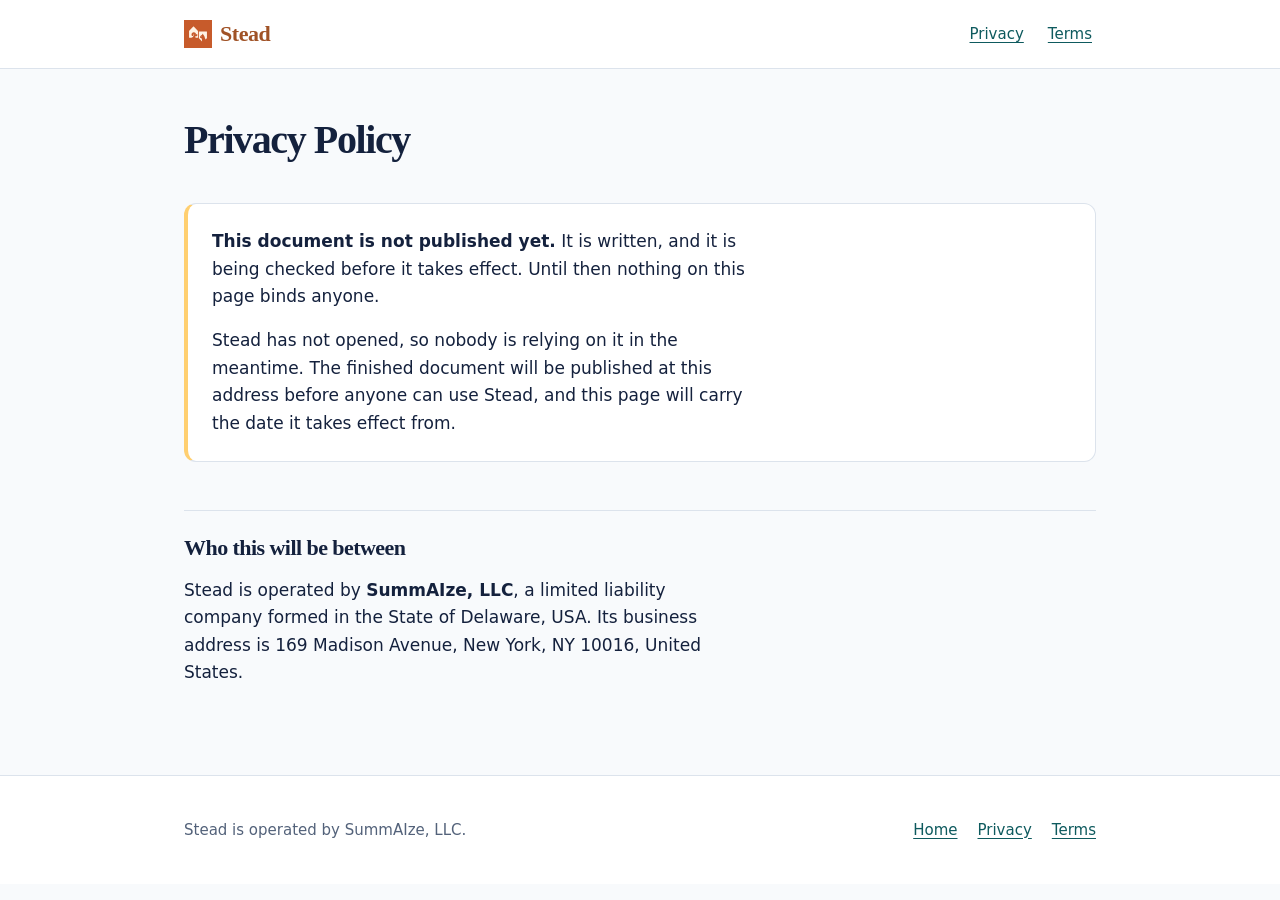
==== privacy.html @ 7139d684 "Add steadswap.com static site" ====
<!doctype html>
<!--
  GENERATED FILE — do not edit by hand.
-->
<html lang="en">
  <head>
    <meta charset="utf-8" />
    <meta name="viewport" content="width=device-width, initial-scale=1" />
    <title>Privacy Policy — Stead</title>
    <meta name="description" content="Privacy Policy for Stead. Not published yet." />
    <meta name="robots" content="noindex" />
    <link rel="icon" href="favicon.png" />
    <link rel="stylesheet" href="styles.css" />
  </head>

  <body>
    <a class="skip" href="#main">Skip to content</a>

    <header class="site-head">
      <div class="wrap">
        <a class="wordmark" href="/">
          <img src="stead-mark.svg" alt="" width="28" height="28" />
          <span>Stead</span>
        </a>
        <nav aria-label="Site" class="site-nav">
          <a href="privacy.html">Privacy</a>
          <a href="terms.html">Terms</a>
        </nav>
      </div>
    </header>

    <!--
      tabindex="-1": a skip link pointing at a non-focusable element moves the
      browser's sequential navigation start point but not screen-reader focus,
      so the reader carries on announcing the header it was told it had
      skipped. See the fuller note in index.html.
    -->
    <main id="main" tabindex="-1">
      <div class="wrap legal-head">
        <h1>Privacy Policy</h1>
      </div>

      <div class="wrap doc">
        <div class="pending">
          <p>
            <strong>This document is not published yet.</strong> It is written,
            and it is being checked before it takes effect. Until then nothing
            on this page binds anyone.
          </p>
          <p>
            Stead has not opened, so nobody is relying on it in the meantime.
            The finished document will be published at this address before
            anyone can use Stead, and this page will carry the date it takes
            effect from.
          </p>
        </div>

        <h2 id="who">Who this will be between</h2>
        <p>
          Stead is operated by <strong>SummAIze, LLC</strong>, a limited
          liability company formed in the State of Delaware, USA. Its business
          address is 169 Madison Avenue, New York, NY 10016, United States.
        </p>
      </div>
    </main>

    <footer class="site-foot">
      <div class="wrap">
        <p class="colophon">Stead is operated by SummAIze, LLC.</p>
        <nav aria-label="Legal">
          <a href="/">Home</a>
          <a href="privacy.html">Privacy</a>
          <a href="terms.html">Terms</a>
        </nav>
      </div>
    </footer>
  </body>
</html>
---- styles.css ----
/*
 * steadswap.com — Open Window, on the web.
 *
 * The palette is the app's design tokens, transcribed once into custom
 * properties. **This file is the only place a raw hex may live on the web**,
 * exactly as the token module is in the app; a literal colour in a page is the same
 * review failure here as it is there.
 *
 * Every value below is copied from a named token. The comment on each says
 * which, so a token change in the app has one place to land here.
 *
 * ## Fonts are self-hosted, and that is deliberate
 *
 * The brief said "webfont CDN". These are served from `web/fonts/` instead,
 * for three reasons that all point the same way:
 *
 *   1. The first market is Germany. LG München I (3 O 17493/20, 20 Jan 2022)
 *      awarded damages against a site that embedded Google Fonts from
 *      Google's CDN, because doing so transmits the visitor's IP address to a
 *      US company without consent. That is precisely the thing this site is
 *      supposed not to do.
 *   2. "No tracking, no cookie banner needed because there should be nothing
 *      to consent to." A third-party font request is something to consent to.
 *      Self-hosting means this site makes **zero** third-party requests, so
 *      the claim is structural rather than aspirational.
 *   3. The files are already in this repository under the SIL Open Font
 *      Licence (`web/fonts/*-OFL.txt`), which permits redistribution. No new
 *      dependency, no new vendor, one less thing that can go down.
 *
 * Only three faces ship — Bricolage Bold for display, Instrument Sans regular
 * and bold for everything else. Bricolage Regular and DM Mono are in the app
 * and have no job here; loading them would be 140KB nobody reads.
 */

/* ------------------------------------------------------------------ tokens */

:root {
  /* Grounds — window.snow, window.paper, bg.panel */
  --snow: #f8fafc;
  --paper: #ffffff;
  --panel: #f6f1e7;
  --blue-soft: #edf2ff;

  /* Ink — window.midnight, window.inkMuted */
  --midnight: #14213d;
  --ink-muted: #53627a;

  /* One meaning per colour.
     semantic.link (trust.base) is links and only links.
     semantic.brand (identity.active) is the Stead signature and nothing else.
     semantic.action (window.voyage) is a filled primary action — this site has
     none, so it is deliberately unused rather than borrowed for decoration. */
  --link: #0e5a5e;
  --link-hover: #0a4144;
  --brand: #a05226;
  --sun: #ffcf70;

  /* Structure — window.line, trust.tintBg/tintBorder */
  --line: #dce3ec;
  --teal-tint: #e7f0ef;
  --teal-tint-border: #d3e2e0;

  /* elevation.window */
  --lift: rgba(20, 33, 61, 0.1);

  /* 4pt scale — `space` tokens */
  --s-xs: 4px;
  --s-sm: 8px;
  --s-md: 12px;
  --s-lg: 16px;
  --s-xl: 20px;
  --s-2xl: 24px;
  --s-3xl: 32px;
  --s-4xl: 48px;
  --s-5xl: 72px;

  /* radius */
  --r-md: 12px;
  --r-lg: 16px;
  --r-xl: 20px;

  --measure: 34rem;
  --page: 60rem;
}

/* ------------------------------------------------------------------- fonts */

@font-face {
  font-family: 'Bricolage Grotesque';
  src: url('fonts/BricolageGrotesque-Bold.ttf') format('truetype');
  font-weight: 700;
  font-style: normal;
  font-display: swap;
}

@font-face {
  font-family: 'Instrument Sans';
  src: url('fonts/InstrumentSans-Regular.ttf') format('truetype');
  font-weight: 400;
  font-style: normal;
  font-display: swap;
}

@font-face {
  font-family: 'Instrument Sans';
  src: url('fonts/InstrumentSans-Bold.ttf') format('truetype');
  font-weight: 700;
  font-style: normal;
  font-display: swap;
}

/* ------------------------------------------------------------------- reset */

*,
*::before,
*::after {
  box-sizing: border-box;
}

body {
  margin: 0;
  background: var(--snow);
  color: var(--midnight);
  font-family: 'Instrument Sans', system-ui, -apple-system, 'Segoe UI', sans-serif;
  font-size: 1.0625rem;
  line-height: 1.62;
  -webkit-text-size-adjust: 100%;
  text-rendering: optimizeLegibility;
}

/*
 * German runs ~30% longer than English and compounds badly at narrow widths.
 * `hyphens: auto` needs the `lang` attribute on <html> to pick the right
 * dictionary, which is why every page sets it — a `de/` translation gets
 * correct hyphenation from the same rule, with no CSS change.
 */
p,
li,
dd {
  hyphens: auto;
}

img,
svg {
  max-width: 100%;
  height: auto;
}

/* --------------------------------------------------------------- structure */

.wrap {
  width: 100%;
  max-width: var(--page);
  margin-inline: auto;
  padding-inline: var(--s-2xl);
}

.skip {
  position: absolute;
  left: -9999px;
  top: 0;
  background: var(--paper);
  color: var(--link);
  padding: var(--s-md) var(--s-lg);
  border-radius: 0 0 var(--r-md) 0;
  font-weight: 700;
  z-index: 10;
}

.skip:focus {
  left: 0;
}

/* ------------------------------------------------------------------ header */

.site-head {
  background: var(--paper);
  border-bottom: 1px solid var(--line);
}

.site-head .wrap {
  display: flex;
  align-items: center;
  justify-content: space-between;
  gap: var(--s-lg);
  flex-wrap: wrap;
  min-height: 68px;
  padding-block: var(--s-md);
}

.wordmark {
  display: inline-flex;
  align-items: center;
  gap: var(--s-sm);
  /* The mark is 28px; the link around it still has to be a 44px target. */
  min-height: 44px;
  font-family: 'Bricolage Grotesque', Georgia, serif;
  font-weight: 700;
  font-size: 1.375rem;
  letter-spacing: -0.02em;
  color: var(--brand);
  text-decoration: none;
}

.wordmark img {
  width: 28px;
  height: 28px;
  display: block;
}

/* The nav links are ordinary links; teal is the link colour app-wide. */
.site-nav {
  display: flex;
  gap: var(--s-lg);
  flex-wrap: wrap;
}

.site-nav a {
  color: var(--link);
  font-size: 0.9375rem;
  /* 44px minimum touch target — WCAG 2.5.5 / EU EAA, MIN_TARGET */
  min-height: 44px;
  display: inline-flex;
  align-items: center;
  padding-inline: var(--s-xs);
}

/* ------------------------------------------------------------------- links */

a {
  color: var(--link);
  text-underline-offset: 0.2em;
}

a:hover {
  color: var(--link-hover);
}

/*
 * A visible focus ring, on every interactive thing, in a colour that clears
 * 3:1 against both grounds it can land on. `:focus-visible` rather than
 * `:focus` so a mouse click does not draw one, but a Tab press always does.
 */
a:focus-visible,
summary:focus-visible {
  outline: 3px solid var(--link);
  outline-offset: 3px;
  border-radius: 3px;
}

/* -------------------------------------------------------------------- type */

h1,
h2,
h3 {
  font-family: 'Bricolage Grotesque', Georgia, serif;
  font-weight: 700;
  letter-spacing: -0.025em;
  line-height: 1.16;
  margin: 0 0 var(--s-lg);
  color: var(--midnight);
  text-wrap: balance;
}

h1 {
  font-size: clamp(2rem, 1.35rem + 2.9vw, 3.25rem);
  letter-spacing: -0.035em;
}

h2 {
  font-size: clamp(1.5rem, 1.25rem + 1.1vw, 2rem);
}

h3 {
  font-size: 1.1875rem;
  line-height: 1.3;
  margin-bottom: var(--s-sm);
}

p {
  margin: 0 0 var(--s-lg);
  max-width: var(--measure);
}

.lede {
  font-size: clamp(1.0625rem, 1rem + 0.35vw, 1.25rem);
  color: var(--ink-muted);
  max-width: 38rem;
}

/*
 * Uppercase section kicker — `type.windowEyebrow`. Letter-spaced because
 * uppercase without tracking is hard to read, and kept above 11px because
 * small caps at the app's 11.5px do not survive a desktop viewing distance.
 */
.eyebrow {
  font-size: 0.8125rem;
  font-weight: 700;
  letter-spacing: 0.09em;
  text-transform: uppercase;
  color: var(--brand);
  margin: 0 0 var(--s-md);
}

.muted {
  color: var(--ink-muted);
}

/* ---------------------------------------------------------------- sections */

section {
  padding-block: var(--s-5xl);
  border-top: 1px solid var(--line);
}

section:first-of-type {
  border-top: 0;
}

.hero {
  padding-block: clamp(var(--s-4xl), 8vw, 6rem) var(--s-5xl);
}

.hero-mark {
  width: 72px;
  height: 72px;
  margin-bottom: var(--s-2xl);
}

.hero h1 {
  max-width: 20ch;
}

/* --------------------------------------------------------------- the steps */

/*
 * `auto-fit` + `minmax` rather than a fixed column count: German step text is
 * longer, and this reflows to two columns or one on its own rather than
 * needing a second breakpoint written for the translation.
 */
.steps {
  list-style: none;
  margin: 0;
  padding: 0;
  display: grid;
  gap: var(--s-2xl);
  grid-template-columns: repeat(auto-fit, minmax(15rem, 1fr));
}

.steps li {
  background: var(--paper);
  border: 1px solid var(--line);
  border-radius: var(--r-lg);
  padding: var(--s-2xl);
  box-shadow: 0 1px 2px var(--lift);
}

.step-n {
  display: inline-flex;
  align-items: center;
  justify-content: center;
  width: 30px;
  height: 30px;
  border-radius: 999px;
  background: var(--blue-soft);
  color: var(--midnight);
  font-weight: 700;
  font-size: 0.9375rem;
  font-variant-numeric: tabular-nums;
  margin-bottom: var(--s-md);
}

.steps p {
  margin: 0;
  color: var(--ink-muted);
  font-size: 1rem;
}

/* ---------------------------------------------------------------- prose UL */

.points {
  list-style: none;
  margin: 0;
  padding: 0;
  display: grid;
  gap: var(--s-2xl);
  grid-template-columns: repeat(auto-fit, minmax(16rem, 1fr));
}

.points p {
  margin: 0;
  color: var(--ink-muted);
  font-size: 1rem;
}

/* ------------------------------------------------------------------ panels */

.panel {
  background: var(--panel);
  border-radius: var(--r-xl);
  padding: var(--s-3xl);
}

.panel > :last-child {
  margin-bottom: 0;
}

.note {
  background: var(--teal-tint);
  border: 1px solid var(--teal-tint-border);
  border-radius: var(--r-lg);
  padding: var(--s-xl) var(--s-2xl);
}

.note > :last-child {
  margin-bottom: 0;
}

/* ---------------------------------------------------------------- who runs */

.entity {
  margin: 0;
  display: grid;
  gap: var(--s-md) var(--s-2xl);
}

.entity dt {
  font-weight: 700;
  font-size: 0.875rem;
  letter-spacing: 0.04em;
  text-transform: uppercase;
  color: var(--ink-muted);
}

.entity dd {
  margin: 0 0 var(--s-lg);
  max-width: var(--measure);
}

address {
  font-style: normal;
}

/* ------------------------------------------------------------------ footer */

.site-foot {
  background: var(--paper);
  border-top: 1px solid var(--line);
  padding-block: var(--s-3xl);
  font-size: 0.9375rem;
}

.site-foot .wrap {
  display: flex;
  flex-wrap: wrap;
  gap: var(--s-lg) var(--s-2xl);
  align-items: baseline;
  justify-content: space-between;
}

.site-foot nav {
  display: flex;
  gap: var(--s-xl);
  flex-wrap: wrap;
}

.site-foot a {
  min-height: 44px;
  display: inline-flex;
  align-items: center;
}

.colophon {
  color: var(--ink-muted);
  margin: 0;
  max-width: 30rem;
}

/* ================================================================== legal ==
 *
 * The two generated documents. They share this stylesheet so the policy a
 * regulator opens is visibly the same product as the page above it.
 */

.legal-head {
  padding-block: var(--s-4xl) var(--s-2xl);
}

.legal-head h1 {
  font-size: clamp(1.75rem, 1.4rem + 1.6vw, 2.5rem);
}

.doc {
  padding-bottom: var(--s-5xl);
}

.doc h2 {
  font-size: 1.375rem;
  margin-top: var(--s-4xl);
  padding-top: var(--s-2xl);
  border-top: 1px solid var(--line);
}

.doc h3 {
  margin-top: var(--s-2xl);
}

.doc p,
.doc li {
  max-width: var(--measure);
}

.doc ul {
  padding-left: 1.15em;
  margin: 0 0 var(--s-lg);
}

/*
 * The contents list.
 *
 * A list of links is navigation, not prose, so the 44px target rule applies to
 * each entry (`MIN_TARGET`; WCAG 2.5.8's inline-link
 * exception covers a link inside a sentence, which this is not). At 44px a
 * twelve-section policy would be a very tall column on a phone, so the list
 * also becomes multi-column as soon as there is room — the same `auto-fit`
 * reflow the home page uses, and it absorbs longer German headings for free.
 */
.doc nav[aria-labelledby] ul {
  list-style: none;
  padding-left: 0;
  display: grid;
  grid-template-columns: repeat(auto-fit, minmax(17rem, 1fr));
  gap: 0 var(--s-2xl);
}

.doc nav[aria-labelledby] li {
  margin-bottom: 0;
  border-bottom: 1px solid var(--line);
}

.doc nav[aria-labelledby] a {
  display: flex;
  align-items: center;
  min-height: 44px;
  padding-block: var(--s-sm);
}

.doc li {
  margin-bottom: var(--s-sm);
}

.doc blockquote {
  margin: 0 0 var(--s-lg);
  padding: var(--s-lg) var(--s-xl);
  background: var(--panel);
  border-radius: var(--r-md);
}

.doc blockquote > :last-child {
  margin-bottom: 0;
}

.doc code {
  font-family: ui-monospace, 'Cascadia Mono', Menlo, Consolas, monospace;
  font-size: 0.9em;
  background: var(--blue-soft);
  padding: 0.1em 0.35em;
  border-radius: 4px;
}

/*
 * A wide table on a narrow phone is the one thing in these documents that
 * cannot reflow. It scrolls inside its own box rather than pushing the page
 * sideways — and `tabindex="0"` on the wrapper is what makes that scroll
 * reachable from a keyboard, which is a WCAG 2.1.1 requirement people
 * routinely miss on scrollable regions.
 */
.table-scroll {
  overflow-x: auto;
  margin: 0 0 var(--s-xl);
  border: 1px solid var(--line);
  border-radius: var(--r-md);
  background: var(--paper);
}

.table-scroll:focus-visible {
  outline: 3px solid var(--link);
  outline-offset: 2px;
}

.doc table {
  border-collapse: collapse;
  width: 100%;
  font-size: 0.9375rem;
}

.doc th,
.doc td {
  text-align: left;
  vertical-align: top;
  padding: var(--s-md) var(--s-lg);
  border-bottom: 1px solid var(--line);
}

.doc th {
  font-weight: 700;
  background: var(--snow);
  white-space: nowrap;
}

.doc tr:last-child th,
.doc tr:last-child td {
  border-bottom: 0;
}

/*
 * The unpublished state. Not an error and not a warning — a plain statement
 * that this document is not in force yet, in the product's own voice.
 */
.pending {
  background: var(--paper);
  border: 1px solid var(--line);
  border-left: 4px solid var(--sun);
  border-radius: var(--r-md);
  padding: var(--s-2xl);
  margin-bottom: var(--s-2xl);
}

.pending > :last-child {
  margin-bottom: 0;
}

/* ----------------------------------------------------------- print & prefs */

@media (prefers-reduced-motion: reduce) {
  *,
  *::before,
  *::after {
    animation-duration: 0.01ms !important;
    transition-duration: 0.01ms !important;
  }
}

@media print {
  .site-head,
  .site-foot,
  .skip {
    display: none;
  }

  body {
    background: #fff;
    font-size: 11pt;
  }

  .doc h2 {
    break-after: avoid;
  }
}
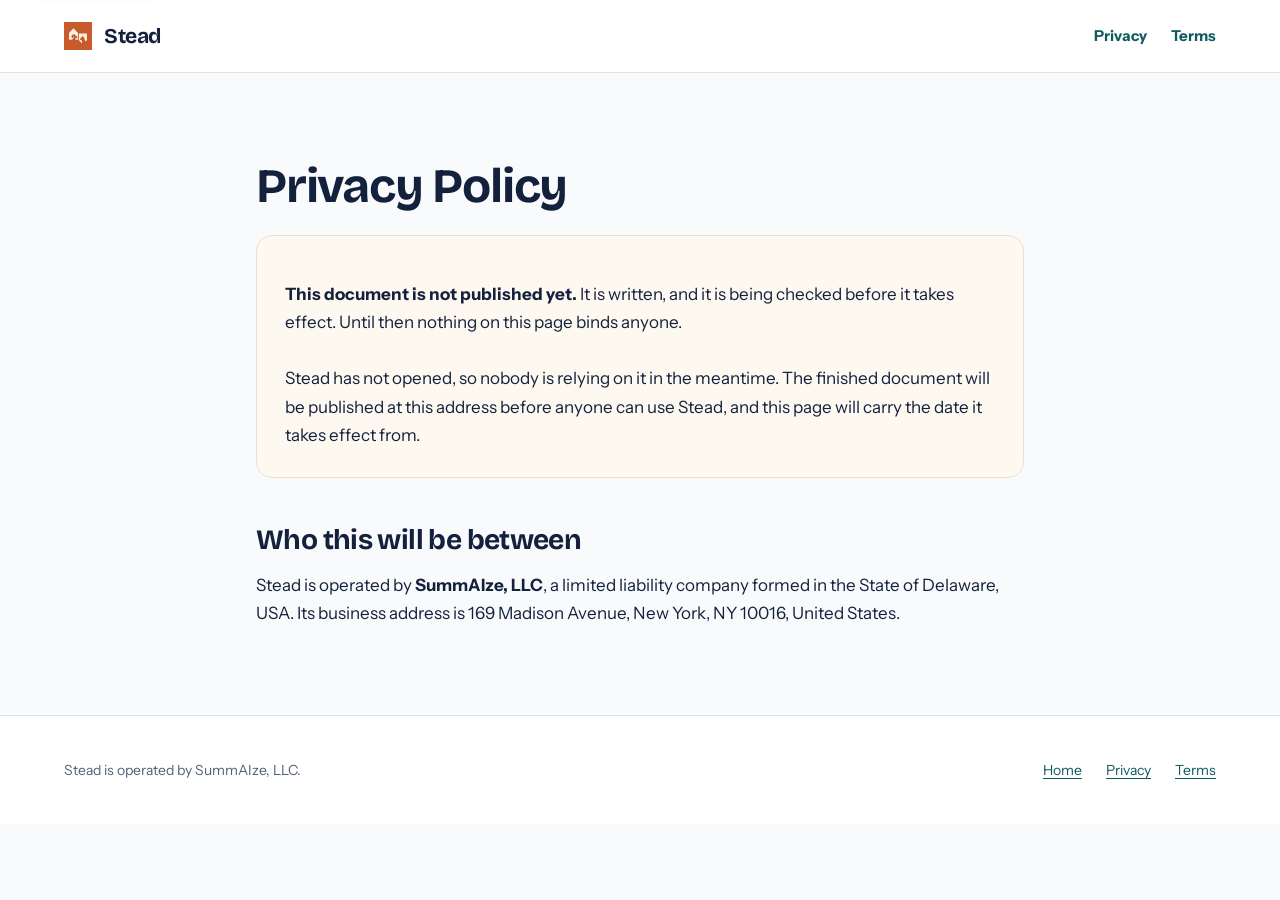
==== commit c9d7a5aa: "Rebuild the landing page: a real one, with the fonts actually served" ====
--- a/privacy.html
+++ b/privacy.html
@@ -1,7 +1,4 @@
 <!doctype html>
-<!--
-  GENERATED FILE — do not edit by hand.
--->
 <html lang="en">
   <head>
     <meta charset="utf-8" />
@@ -29,12 +26,6 @@
       </div>
     </header>
 
-    <!--
-      tabindex="-1": a skip link pointing at a non-focusable element moves the
-      browser's sequential navigation start point but not screen-reader focus,
-      so the reader carries on announcing the header it was told it had
-      skipped. See the fuller note in index.html.
-    -->
     <main id="main" tabindex="-1">
       <div class="wrap legal-head">
         <h1>Privacy Policy</h1>
--- a/styles.css
+++ b/styles.css
@@ -1,69 +1,41 @@
-/*
- * steadswap.com — Open Window, on the web.
- *
- * The palette is the app's design tokens, transcribed once into custom
- * properties. **This file is the only place a raw hex may live on the web**,
- * exactly as the token module is in the app; a literal colour in a page is the same
- * review failure here as it is there.
- *
- * Every value below is copied from a named token. The comment on each says
- * which, so a token change in the app has one place to land here.
- *
- * ## Fonts are self-hosted, and that is deliberate
- *
- * The brief said "webfont CDN". These are served from `web/fonts/` instead,
- * for three reasons that all point the same way:
- *
- *   1. The first market is Germany. LG München I (3 O 17493/20, 20 Jan 2022)
- *      awarded damages against a site that embedded Google Fonts from
- *      Google's CDN, because doing so transmits the visitor's IP address to a
- *      US company without consent. That is precisely the thing this site is
- *      supposed not to do.
- *   2. "No tracking, no cookie banner needed because there should be nothing
- *      to consent to." A third-party font request is something to consent to.
- *      Self-hosting means this site makes **zero** third-party requests, so
- *      the claim is structural rather than aspirational.
- *   3. The files are already in this repository under the SIL Open Font
- *      Licence (`web/fonts/*-OFL.txt`), which permits redistribution. No new
- *      dependency, no new vendor, one less thing that can go down.
- *
- * Only three faces ship — Bricolage Bold for display, Instrument Sans regular
- * and bold for everything else. Bricolage Regular and DM Mono are in the app
- * and have no job here; loading them would be 140KB nobody reads.
- */
-
-/* ------------------------------------------------------------------ tokens */
+
+
+
 
 :root {
-  /* Grounds — window.snow, window.paper, bg.panel */
+  
   --snow: #f8fafc;
   --paper: #ffffff;
   --panel: #f6f1e7;
+  
+  --cream: #fdf8f0;
   --blue-soft: #edf2ff;
 
-  /* Ink — window.midnight, window.inkMuted */
+  
   --midnight: #14213d;
   --ink-muted: #53627a;
 
-  /* One meaning per colour.
-     semantic.link (trust.base) is links and only links.
-     semantic.brand (identity.active) is the Stead signature and nothing else.
-     semantic.action (window.voyage) is a filled primary action — this site has
-     none, so it is deliberately unused rather than borrowed for decoration. */
+  
   --link: #0e5a5e;
   --link-hover: #0a4144;
   --brand: #a05226;
-  --sun: #ffcf70;
-
-  /* Structure — window.line, trust.tintBg/tintBorder */
+
+  
+  --field: #c75b2b;
+  --field-deep: #8f3d17;
+  --mark: #fff3e4;
+
+  
   --line: #dce3ec;
+  --line-warm: #ecdfc9;
   --teal-tint: #e7f0ef;
   --teal-tint-border: #d3e2e0;
-
-  /* elevation.window */
+  --control: #7a6b57;
+
+  
   --lift: rgba(20, 33, 61, 0.1);
 
-  /* 4pt scale — `space` tokens */
+  
   --s-xs: 4px;
   --s-sm: 8px;
   --s-md: 12px;
@@ -74,20 +46,28 @@
   --s-4xl: 48px;
   --s-5xl: 72px;
 
-  /* radius */
+  
+  --r-sm: 8px;
   --r-md: 12px;
   --r-lg: 16px;
   --r-xl: 20px;
-
-  --measure: 34rem;
-  --page: 60rem;
-}
-
-/* ------------------------------------------------------------------- fonts */
+  --r-2xl: 28px;
+
+  
+  --measure: 36rem;
+  --page: 72rem;
+
+  
+  --band-y: clamp(3.25rem, 7.5vw, 5.5rem);
+}
+
+
 
 @font-face {
   font-family: 'Bricolage Grotesque';
-  src: url('fonts/BricolageGrotesque-Bold.ttf') format('truetype');
+  src:
+    url('fonts/bricolage-bold.woff2') format('woff2'),
+    url('fonts/bricolage-bold.woff') format('woff');
   font-weight: 700;
   font-style: normal;
   font-display: swap;
@@ -95,7 +75,9 @@
 
 @font-face {
   font-family: 'Instrument Sans';
-  src: url('fonts/InstrumentSans-Regular.ttf') format('truetype');
+  src:
+    url('fonts/instrument-regular.woff2') format('woff2'),
+    url('fonts/instrument-regular.woff') format('woff');
   font-weight: 400;
   font-style: normal;
   font-display: swap;
@@ -103,13 +85,15 @@
 
 @font-face {
   font-family: 'Instrument Sans';
-  src: url('fonts/InstrumentSans-Bold.ttf') format('truetype');
+  src:
+    url('fonts/instrument-bold.woff2') format('woff2'),
+    url('fonts/instrument-bold.woff') format('woff');
   font-weight: 700;
   font-style: normal;
   font-display: swap;
 }
 
-/* ------------------------------------------------------------------- reset */
+
 
 *,
 *::before,
@@ -117,61 +101,201 @@
   box-sizing: border-box;
 }
 
+html {
+  -webkit-text-size-adjust: 100%;
+  scroll-behavior: smooth;
+}
+
 body {
   margin: 0;
   background: var(--snow);
   color: var(--midnight);
-  font-family: 'Instrument Sans', system-ui, -apple-system, 'Segoe UI', sans-serif;
+  font-family: 'Instrument Sans', ui-sans-serif, system-ui, -apple-system,
+    'Segoe UI', Roboto, Helvetica, Arial, sans-serif;
   font-size: 1.0625rem;
-  line-height: 1.62;
-  -webkit-text-size-adjust: 100%;
+  line-height: 1.65;
+  font-synthesis-weight: none;
   text-rendering: optimizeLegibility;
-}
-
-/*
- * German runs ~30% longer than English and compounds badly at narrow widths.
- * `hyphens: auto` needs the `lang` attribute on <html> to pick the right
- * dictionary, which is why every page sets it — a `de/` translation gets
- * correct hyphenation from the same rule, with no CSS change.
- */
-p,
-li,
-dd {
+  -webkit-font-smoothing: antialiased;
+}
+
+
+:lang(de) p,
+:lang(de) li,
+:lang(de) dd {
   hyphens: auto;
 }
 
 img,
 svg {
   max-width: 100%;
+}
+
+img {
   height: auto;
 }
 
-/* --------------------------------------------------------------- structure */
+a {
+  color: var(--link);
+  text-underline-offset: 0.18em;
+  text-decoration-thickness: max(1px, 0.06em);
+}
+
+a:hover {
+  color: var(--link-hover);
+}
+
+h1,
+h2,
+h3 {
+  font-family: 'Bricolage Grotesque', 'Instrument Sans', ui-sans-serif,
+    system-ui, sans-serif;
+  font-weight: 700;
+  margin: 0;
+  text-wrap: balance;
+}
+
+p,
+ul,
+ol,
+dl,
+dd {
+  margin: 0;
+}
+
+
+.tnum {
+  font-variant-numeric: tabular-nums;
+  font-feature-settings: 'tnum' 1;
+}
+
+
 
 .wrap {
-  width: 100%;
-  max-width: var(--page);
+  width: min(100% - 2.5rem, var(--page));
   margin-inline: auto;
-  padding-inline: var(--s-2xl);
-}
+}
+
+.band {
+  padding-block: var(--band-y);
+}
+
+.band--paper {
+  background: var(--paper);
+}
+
+.band--cream {
+  background: var(--cream);
+}
+
+.measure {
+  max-width: var(--measure);
+}
+
+.lede {
+  font-size: clamp(1.125rem, 1.6vw + 0.6rem, 1.375rem);
+  line-height: 1.55;
+  color: var(--ink-muted);
+}
+
+.eyebrow {
+  font-size: 0.8125rem;
+  font-weight: 700;
+  letter-spacing: 0.09em;
+  text-transform: uppercase;
+  color: var(--brand);
+  margin-bottom: var(--s-lg);
+}
+
+h2 {
+  font-size: clamp(1.875rem, 3.4vw + 0.5rem, 3rem);
+  line-height: 1.05;
+  letter-spacing: -0.022em;
+}
+
+h3 {
+  font-size: 1.1875rem;
+  line-height: 1.3;
+  letter-spacing: -0.01em;
+}
+
+h2 {
+  max-width: 20ch;
+}
+
+h1 + .lede,
+h2 + p,
+h2 + .lede {
+  margin-top: var(--s-2xl);
+}
+
+.eyebrow + h2 {
+  margin-top: 0;
+}
+
+
+.band-head {
+  display: grid;
+  gap: var(--s-xl) clamp(2rem, 5vw, 4.5rem);
+  align-items: end;
+}
+
+@media (min-width: 56rem) {
+  .band-head {
+    grid-template-columns: minmax(0, 1fr) minmax(0, 1fr);
+  }
+}
+
+.band-head .lede {
+  max-width: 42ch;
+}
+
+.band-head + * {
+  margin-top: clamp(2.25rem, 5vw, 3.25rem);
+}
+
+
 
 .skip {
   position: absolute;
-  left: -9999px;
-  top: 0;
+  left: var(--s-lg);
+  top: var(--s-lg);
+  z-index: 20;
+  transform: translateY(-160%);
   background: var(--paper);
   color: var(--link);
-  padding: var(--s-md) var(--s-lg);
-  border-radius: 0 0 var(--r-md) 0;
-  font-weight: 700;
-  z-index: 10;
-}
-
-.skip:focus {
-  left: 0;
-}
-
-/* ------------------------------------------------------------------ header */
+  font-weight: 700;
+  padding: var(--s-md) var(--s-xl);
+  border-radius: var(--r-md);
+  box-shadow: 0 8px 24px -8px var(--lift);
+  text-decoration: none;
+}
+
+.skip:focus-visible {
+  transform: translateY(0);
+}
+
+:focus-visible {
+  outline: 3px solid var(--link);
+  outline-offset: 3px;
+  border-radius: var(--r-sm);
+}
+
+@media (prefers-reduced-motion: reduce) {
+  html {
+    scroll-behavior: auto;
+  }
+
+  *,
+  *::before,
+  *::after {
+    animation-duration: 0.01ms !important;
+    animation-iteration-count: 1 !important;
+    transition-duration: 0.01ms !important;
+  }
+}
+
+
 
 .site-head {
   background: var(--paper);
@@ -180,412 +304,800 @@
 
 .site-head .wrap {
   display: flex;
+  flex-wrap: wrap;
   align-items: center;
-  justify-content: space-between;
-  gap: var(--s-lg);
-  flex-wrap: wrap;
-  min-height: 68px;
+  gap: var(--s-md) var(--s-2xl);
+  min-height: 4.5rem;
   padding-block: var(--s-md);
 }
 
 .wordmark {
   display: inline-flex;
   align-items: center;
-  gap: var(--s-sm);
-  /* The mark is 28px; the link around it still has to be a 44px target. */
+  gap: var(--s-md);
+  font-family: 'Bricolage Grotesque', sans-serif;
+  font-weight: 700;
+  font-size: 1.3125rem;
+  letter-spacing: -0.02em;
+  color: var(--midnight);
+  text-decoration: none;
+  margin-right: auto;
+  
   min-height: 44px;
-  font-family: 'Bricolage Grotesque', Georgia, serif;
-  font-weight: 700;
-  font-size: 1.375rem;
-  letter-spacing: -0.02em;
-  color: var(--brand);
-  text-decoration: none;
-}
-
-.wordmark img {
-  width: 28px;
-  height: 28px;
-  display: block;
-}
-
-/* The nav links are ordinary links; teal is the link colour app-wide. */
+}
+
 .site-nav {
   display: flex;
-  gap: var(--s-lg);
   flex-wrap: wrap;
+  align-items: center;
+  gap: var(--s-lg) var(--s-2xl);
 }
 
 .site-nav a {
-  color: var(--link);
-  font-size: 0.9375rem;
-  /* 44px minimum touch target — WCAG 2.5.5 / EU EAA, MIN_TARGET */
-  min-height: 44px;
   display: inline-flex;
   align-items: center;
-  padding-inline: var(--s-xs);
-}
-
-/* ------------------------------------------------------------------- links */
-
-a {
-  color: var(--link);
-  text-underline-offset: 0.2em;
-}
-
-a:hover {
-  color: var(--link-hover);
-}
-
-/*
- * A visible focus ring, on every interactive thing, in a colour that clears
- * 3:1 against both grounds it can land on. `:focus-visible` rather than
- * `:focus` so a mouse click does not draw one, but a Tab press always does.
- */
-a:focus-visible,
-summary:focus-visible {
-  outline: 3px solid var(--link);
-  outline-offset: 3px;
-  border-radius: 3px;
-}
-
-/* -------------------------------------------------------------------- type */
-
-h1,
-h2,
-h3 {
-  font-family: 'Bricolage Grotesque', Georgia, serif;
-  font-weight: 700;
+  min-height: 44px;
+  font-size: 0.9375rem;
+  font-weight: 700;
+  text-decoration: none;
+}
+
+.site-nav a:hover {
+  text-decoration: underline;
+}
+
+
+.site-nav .quiet {
+  color: var(--ink-muted);
+  font-weight: 400;
+}
+
+.site-nav .quiet:hover {
+  color: var(--midnight);
+}
+
+
+
+.hero {
+  padding-block: clamp(2.5rem, 6vw, 4.5rem) clamp(3rem, 6vw, 4.5rem);
+}
+
+.hero .wrap {
+  display: grid;
+  gap: clamp(2.5rem, 5vw, 4rem);
+  align-items: center;
+}
+
+@media (min-width: 62rem) {
+  .hero .wrap {
+    grid-template-columns: minmax(0, 1.05fr) minmax(0, 0.95fr);
+  }
+}
+
+.hero h1 {
+  font-size: clamp(2.625rem, 6.2vw + 0.5rem, 4.75rem);
+  line-height: 0.98;
+  letter-spacing: -0.035em;
+  max-width: 14ch;
+}
+
+.hero .lede {
+  margin-top: var(--s-2xl);
+  max-width: 34ch;
+}
+
+.hero-meta {
+  margin-top: var(--s-3xl);
+  padding-top: var(--s-2xl);
+  border-top: 1px solid var(--line);
+  display: grid;
+  gap: var(--s-sm);
+  font-size: 0.9375rem;
+  color: var(--ink-muted);
+  max-width: 36ch;
+}
+
+
+.hero-meta > span {
+  display: grid;
+  grid-template-columns: 1.125rem 1fr;
+  gap: var(--s-md);
+  align-items: start;
+}
+
+.hero-meta svg {
+  width: 1.125rem;
+  height: 1.125rem;
+  margin-top: 0.2rem;
+  color: var(--brand);
+}
+
+.hero-meta b {
+  color: var(--midnight);
+  font-weight: 700;
+}
+
+
+.hero-stage {
+  position: relative;
+  display: grid;
+  justify-items: stretch;
+  align-items: center;
+  padding: clamp(1.25rem, 4.5vw, 3.25rem) clamp(1rem, 4vw, 1.5rem);
+  background: var(--field);
+  border-radius: var(--r-2xl);
+  overflow: hidden;
+  isolation: isolate;
+}
+
+.hero-stage::before {
+  content: '';
+  position: absolute;
+  inset: auto -12% -34% -12%;
+  aspect-ratio: 1;
+  background: radial-gradient(circle at 50% 50%, var(--field-deep), transparent 62%);
+  opacity: 0.55;
+  z-index: -1;
+}
+
+
+.hero-stage .stage-mark {
+  position: absolute;
+  top: -14%;
+  right: -22%;
+  width: 78%;
+  opacity: 0.13;
+  z-index: -1;
+}
+
+
+
+
+.phone {
+  position: relative;
+  width: 100%;
+  max-width: 19rem;
+  margin-inline: auto;
+  padding: 0.625rem;
+  background: linear-gradient(158deg, #33405c 0%, var(--midnight) 42%, #0c1526 100%);
+  border-radius: 2.5rem;
+  box-shadow:
+    0 0 0 1px rgba(20, 33, 61, 0.5),
+    0 32px 64px -24px rgba(20, 33, 61, 0.55),
+    0 10px 24px -12px rgba(20, 33, 61, 0.35);
+}
+
+.phone img {
+  display: block;
+  width: 100%;
+  border-radius: 1.9rem;
+  background: var(--snow);
+}
+
+.phone--sm {
+  max-width: 16.5rem;
+}
+
+
+.shot {
+  margin: 0;
+  width: 100%;
+  display: grid;
+  justify-items: center;
+  gap: var(--s-xl);
+}
+
+.shot figcaption {
+  font-size: 0.875rem;
+  line-height: 1.5;
+  color: var(--ink-muted);
+  max-width: 30ch;
+  text-align: center;
+}
+
+
+
+
+.problem {
+  position: relative;
+  overflow: hidden;
+}
+
+.problem .wrap > * {
+  position: relative;
+  max-width: 44rem;
+}
+
+
+.band-mark {
+  position: absolute;
+  right: -6%;
+  top: 50%;
+  translate: 0 -50%;
+  width: clamp(16rem, 32vw, 30rem);
+  height: auto;
+  opacity: 0.07;
+  pointer-events: none;
+}
+
+@media (max-width: 61.999rem) {
+  .band-mark {
+    display: none;
+  }
+}
+
+.problem p {
+  font-size: clamp(1.25rem, 1.9vw + 0.7rem, 1.75rem);
+  line-height: 1.42;
+  letter-spacing: -0.012em;
+}
+
+.problem p + p {
+  margin-top: var(--s-2xl);
+}
+
+
+.problem .turn {
+  margin-top: clamp(2rem, 4vw, 3rem);
+  padding-left: clamp(1rem, 2.5vw, 1.75rem);
+  border-left: 3px solid var(--field);
+  font-family: 'Bricolage Grotesque', sans-serif;
+  font-weight: 700;
+  font-size: clamp(1.5rem, 2.6vw + 0.75rem, 2.25rem);
   letter-spacing: -0.025em;
-  line-height: 1.16;
-  margin: 0 0 var(--s-lg);
-  color: var(--midnight);
-  text-wrap: balance;
-}
-
-h1 {
-  font-size: clamp(2rem, 1.35rem + 2.9vw, 3.25rem);
-  letter-spacing: -0.035em;
-}
-
-h2 {
-  font-size: clamp(1.5rem, 1.25rem + 1.1vw, 2rem);
-}
-
-h3 {
-  font-size: 1.1875rem;
-  line-height: 1.3;
-  margin-bottom: var(--s-sm);
-}
-
-p {
-  margin: 0 0 var(--s-lg);
-  max-width: var(--measure);
-}
-
-.lede {
-  font-size: clamp(1.0625rem, 1rem + 0.35vw, 1.25rem);
-  color: var(--ink-muted);
-  max-width: 38rem;
-}
-
-/*
- * Uppercase section kicker — `type.windowEyebrow`. Letter-spaced because
- * uppercase without tracking is hard to read, and kept above 11px because
- * small caps at the app's 11.5px do not survive a desktop viewing distance.
- */
-.eyebrow {
-  font-size: 0.8125rem;
-  font-weight: 700;
-  letter-spacing: 0.09em;
-  text-transform: uppercase;
-  color: var(--brand);
-  margin: 0 0 var(--s-md);
-}
-
-.muted {
-  color: var(--ink-muted);
-}
-
-/* ---------------------------------------------------------------- sections */
-
-section {
-  padding-block: var(--s-5xl);
-  border-top: 1px solid var(--line);
-}
-
-section:first-of-type {
-  border-top: 0;
-}
-
-.hero {
-  padding-block: clamp(var(--s-4xl), 8vw, 6rem) var(--s-5xl);
-}
-
-.hero-mark {
-  width: 72px;
-  height: 72px;
-  margin-bottom: var(--s-2xl);
-}
-
-.hero h1 {
-  max-width: 20ch;
-}
-
-/* --------------------------------------------------------------- the steps */
-
-/*
- * `auto-fit` + `minmax` rather than a fixed column count: German step text is
- * longer, and this reflows to two columns or one on its own rather than
- * needing a second breakpoint written for the translation.
- */
-.steps {
-  list-style: none;
-  margin: 0;
-  padding: 0;
-  display: grid;
-  gap: var(--s-2xl);
-  grid-template-columns: repeat(auto-fit, minmax(15rem, 1fr));
-}
-
-.steps li {
+  line-height: 1.15;
+}
+
+
+
+
+.swap {
+  margin-top: clamp(2.5rem, 5vw, 3.5rem);
+  display: grid;
+  gap: var(--s-xl);
+  align-items: stretch;
+}
+
+@media (min-width: 48rem) {
+  .swap {
+    grid-template-columns: 1fr auto 1fr;
+    gap: clamp(1rem, 3vw, 2.5rem);
+    align-items: stretch;
+  }
+}
+
+.swap-home {
+  display: flex;
+  flex-direction: column;
   background: var(--paper);
   border: 1px solid var(--line);
-  border-radius: var(--r-lg);
-  padding: var(--s-2xl);
-  box-shadow: 0 1px 2px var(--lift);
+  border-radius: var(--r-xl);
+  padding: clamp(1.5rem, 3vw, 2rem);
+  box-shadow: 0 18px 40px -32px var(--lift);
+}
+
+.swap-home .roof {
+  display: block;
+  width: 2.75rem;
+  height: auto;
+  color: var(--brand);
+  margin-bottom: var(--s-lg);
+}
+
+.swap-home h3 {
+  font-size: 1.0625rem;
+}
+
+.swap-home .row {
+  margin-top: var(--s-lg);
+  display: flex;
+  gap: var(--s-md);
+  align-items: flex-start;
+  font-size: 0.9375rem;
+}
+
+.swap-home .row svg {
+  flex: none;
+  width: 1.25rem;
+  height: 1.25rem;
+  margin-top: 0.15rem;
+  color: var(--link);
+}
+
+.swap-home .row strong {
+  display: block;
+  font-weight: 700;
+}
+
+.swap-home .row span {
+  color: var(--ink-muted);
+}
+
+
+.swap-home .stays {
+  margin-top: auto;
+  padding-top: var(--s-xl);
+  padding: var(--s-md) var(--s-lg);
+  background: var(--teal-tint);
+  border: 1px solid var(--teal-tint-border);
+  border-radius: var(--r-md);
+  font-size: 0.875rem;
+  font-weight: 700;
+  color: var(--link);
+  display: flex;
+  gap: var(--s-sm);
+  align-items: center;
+}
+
+.swap-home .stays svg {
+  flex: none;
+  width: 1.125rem;
+  height: 1.125rem;
+}
+
+.swap-cross {
+  display: grid;
+  align-content: center;
+  gap: clamp(1rem, 3vw, 2rem);
+  justify-items: center;
+  padding-block: var(--s-sm);
+}
+
+
+.swap-cross .leg {
+  display: grid;
+  justify-items: center;
+  gap: var(--s-xs);
+}
+
+.swap-cross span {
+  font-size: 0.75rem;
+  font-weight: 700;
+  letter-spacing: 0.04em;
+  text-transform: uppercase;
+  color: var(--ink-muted);
+  white-space: nowrap;
+}
+
+.swap-cross svg {
+  width: 4.5rem;
+  height: 1.75rem;
+  color: var(--field);
+}
+
+
+@media (max-width: 47.999rem) {
+  .swap-cross svg {
+    transform: rotate(90deg);
+    width: 1.5rem;
+    height: 3.5rem;
+  }
+
+  .swap-cross {
+    grid-auto-flow: column;
+    align-items: center;
+    gap: var(--s-lg);
+  }
+}
+
+.swap-note {
+  margin-top: var(--s-2xl);
+  font-size: 0.9375rem;
+  color: var(--ink-muted);
+  max-width: 60ch;
+}
+
+
+
+.steps {
+  margin-top: clamp(2.5rem, 5vw, 3.5rem);
+  list-style: none;
+  padding: 0;
+  display: grid;
+  gap: var(--s-xl);
+  counter-reset: step;
+}
+
+@media (min-width: 52rem) {
+  .steps {
+    grid-template-columns: repeat(3, 1fr);
+    gap: clamp(1.25rem, 3vw, 2rem);
+  }
+}
+
+.steps > li {
+  background: var(--paper);
+  border: 1px solid var(--line);
+  border-radius: var(--r-xl);
+  padding: clamp(1.5rem, 3vw, 2rem);
+  display: flex;
+  flex-direction: column;
+  gap: var(--s-md);
 }
 
 .step-n {
-  display: inline-flex;
+  font-family: 'Bricolage Grotesque', sans-serif;
+  font-weight: 700;
+  font-size: 2.75rem;
+  line-height: 1;
+  letter-spacing: -0.04em;
+  color: var(--brand);
+  font-variant-numeric: tabular-nums;
+}
+
+.steps p {
+  color: var(--ink-muted);
+  font-size: 0.9875rem;
+}
+
+
+
+
+.split {
+  display: grid;
+  gap: clamp(2.5rem, 5vw, 4rem);
   align-items: center;
-  justify-content: center;
-  width: 30px;
-  height: 30px;
-  border-radius: 999px;
-  background: var(--blue-soft);
-  color: var(--midnight);
-  font-weight: 700;
-  font-size: 0.9375rem;
-  font-variant-numeric: tabular-nums;
-  margin-bottom: var(--s-md);
-}
-
-.steps p {
-  margin: 0;
-  color: var(--ink-muted);
-  font-size: 1rem;
-}
-
-/* ---------------------------------------------------------------- prose UL */
+}
+
+@media (min-width: 58rem) {
+  .split {
+    grid-template-columns: minmax(0, 1.1fr) minmax(0, 0.9fr);
+  }
+
+  .split--flip > *:first-child {
+    order: 2;
+  }
+}
 
 .points {
   list-style: none;
+  padding: 0;
+  margin-top: var(--s-3xl);
+  display: grid;
+  gap: var(--s-xl);
+}
+
+.points > li {
+  display: grid;
+  grid-template-columns: auto 1fr;
+  gap: var(--s-lg);
+  align-items: start;
+}
+
+.points svg {
+  width: 1.5rem;
+  height: 1.5rem;
+  color: var(--link);
+  margin-top: 0.1rem;
+}
+
+.points h3 {
+  font-size: 1.0625rem;
+  font-family: 'Instrument Sans', sans-serif;
+  letter-spacing: 0;
+}
+
+.points p {
+  margin-top: var(--s-xs);
+  color: var(--ink-muted);
+  font-size: 0.9375rem;
+}
+
+
+
+.price-lines {
+  margin-top: var(--s-3xl);
+  border-top: 1px solid var(--line);
+}
+
+.price-lines .line {
+  display: flex;
+  flex-wrap: wrap;
+  gap: var(--s-sm) var(--s-lg);
+  justify-content: space-between;
+  align-items: baseline;
+  padding-block: var(--s-lg);
+  border-bottom: 1px solid var(--line);
+}
+
+.price-lines dt {
+  font-weight: 700;
+}
+
+.price-lines dd {
+  color: var(--ink-muted);
+  font-variant-numeric: tabular-nums;
+}
+
+.price-lines .free {
+  color: var(--link);
+  font-weight: 700;
+}
+
+.price-note {
+  margin-top: var(--s-2xl);
+  font-size: 0.9375rem;
+  color: var(--ink-muted);
+}
+
+
+
+.faq-list {
+  margin-top: clamp(2.5rem, 5vw, 3.5rem);
+  display: grid;
+  gap: clamp(1.75rem, 4vw, 2.75rem);
+}
+
+@media (min-width: 56rem) {
+  .faq-list {
+    grid-template-columns: repeat(2, 1fr);
+    column-gap: clamp(2.5rem, 5vw, 4.5rem);
+  }
+}
+
+.faq-list h3 {
+  font-size: 1.1875rem;
+}
+
+.faq-list p {
+  margin-top: var(--s-md);
+  color: var(--ink-muted);
+}
+
+.faq-list p + p {
+  margin-top: var(--s-md);
+}
+
+
+
+.entity {
+  margin-top: var(--s-3xl);
+  display: grid;
+  gap: 0;
+  border-top: 1px solid var(--line);
+  max-width: 44rem;
+}
+
+.entity > div {
+  display: grid;
+  gap: var(--s-xs) var(--s-2xl);
+  padding-block: var(--s-lg);
+  border-bottom: 1px solid var(--line);
+}
+
+@media (min-width: 40rem) {
+  .entity > div {
+    grid-template-columns: 12rem 1fr;
+  }
+}
+
+.entity dt {
+  font-size: 0.8125rem;
+  font-weight: 700;
+  letter-spacing: 0.07em;
+  text-transform: uppercase;
+  color: var(--ink-muted);
+}
+
+.entity dd {
   margin: 0;
-  padding: 0;
-  display: grid;
+}
+
+.entity address {
+  font-style: normal;
+}
+
+
+
+
+.closing {
+  background: var(--field);
+  color: var(--mark);
+  padding-block: clamp(3.75rem, 8.5vw, 6rem);
+}
+
+.closing .wrap {
+  display: grid;
+  justify-items: center;
+  text-align: center;
   gap: var(--s-2xl);
-  grid-template-columns: repeat(auto-fit, minmax(16rem, 1fr));
-}
-
-.points p {
-  margin: 0;
-  color: var(--ink-muted);
-  font-size: 1rem;
-}
-
-/* ------------------------------------------------------------------ panels */
-
-.panel {
-  background: var(--panel);
+}
+
+.closing img {
+  width: 4.5rem;
+  height: 4.5rem;
+}
+
+.closing h2 {
+  font-size: clamp(2rem, 4.4vw + 0.5rem, 3.5rem);
+  line-height: 1.03;
+  letter-spacing: -0.03em;
+  max-width: 18ch;
+  color: var(--mark);
+}
+
+.closing .status {
+  background: var(--field-deep);
   border-radius: var(--r-xl);
-  padding: var(--s-3xl);
-}
-
-.panel > :last-child {
-  margin-bottom: 0;
-}
-
-.note {
-  background: var(--teal-tint);
-  border: 1px solid var(--teal-tint-border);
-  border-radius: var(--r-lg);
-  padding: var(--s-xl) var(--s-2xl);
-}
-
-.note > :last-child {
-  margin-bottom: 0;
-}
-
-/* ---------------------------------------------------------------- who runs */
-
-.entity {
-  margin: 0;
-  display: grid;
-  gap: var(--s-md) var(--s-2xl);
-}
-
-.entity dt {
-  font-weight: 700;
-  font-size: 0.875rem;
-  letter-spacing: 0.04em;
-  text-transform: uppercase;
-  color: var(--ink-muted);
-}
-
-.entity dd {
-  margin: 0 0 var(--s-lg);
-  max-width: var(--measure);
-}
-
-address {
-  font-style: normal;
-}
-
-/* ------------------------------------------------------------------ footer */
+  padding: clamp(1.5rem, 3vw, 2rem);
+  max-width: 40rem;
+  text-align: left;
+  display: grid;
+  gap: var(--s-md);
+}
+
+.closing .status p {
+  color: var(--mark);
+}
+
+.closing .status strong {
+  font-weight: 700;
+}
+
+.closing .market {
+  font-size: 1.375rem;
+  font-family: 'Bricolage Grotesque', sans-serif;
+  font-weight: 700;
+  letter-spacing: -0.015em;
+  color: var(--mark);
+}
+
+
+
+
+.statement {
+  background: var(--field);
+  color: var(--mark);
+  padding-block: clamp(3rem, 7vw, 5rem);
+}
+
+.statement .wrap {
+  display: grid;
+  justify-items: center;
+  text-align: center;
+  gap: var(--s-xl);
+}
+
+.statement img {
+  width: 4rem;
+  height: 4rem;
+}
+
+.statement p {
+  font-family: 'Bricolage Grotesque', sans-serif;
+  font-weight: 700;
+  font-size: clamp(1.75rem, 3.6vw + 0.5rem, 3rem);
+  line-height: 1.1;
+  letter-spacing: -0.028em;
+  max-width: 20ch;
+  font-variant-numeric: tabular-nums;
+}
+
+
+
+.quiet-band {
+  background: var(--paper);
+  border-top: 1px solid var(--line);
+  padding-block: clamp(2.5rem, 5vw, 3.5rem);
+}
+
+.quiet-band .wrap {
+  display: grid;
+  gap: var(--s-lg);
+  max-width: 48rem;
+}
+
+.quiet-band h2 {
+  font-size: clamp(1.375rem, 2vw + 0.6rem, 1.75rem);
+  letter-spacing: -0.015em;
+}
+
+.quiet-band p {
+  color: var(--ink-muted);
+  font-size: 0.9375rem;
+}
+
+
 
 .site-foot {
   background: var(--paper);
   border-top: 1px solid var(--line);
   padding-block: var(--s-3xl);
-  font-size: 0.9375rem;
 }
 
 .site-foot .wrap {
   display: flex;
   flex-wrap: wrap;
   gap: var(--s-lg) var(--s-2xl);
-  align-items: baseline;
+  align-items: center;
   justify-content: space-between;
+}
+
+.site-foot p {
+  font-size: 0.875rem;
+  color: var(--ink-muted);
 }
 
 .site-foot nav {
   display: flex;
-  gap: var(--s-xl);
   flex-wrap: wrap;
-}
-
-.site-foot a {
-  min-height: 44px;
+  gap: var(--s-lg) var(--s-2xl);
+}
+
+.site-foot nav a {
   display: inline-flex;
   align-items: center;
-}
-
-.colophon {
-  color: var(--ink-muted);
-  margin: 0;
-  max-width: 30rem;
-}
-
-/* ================================================================== legal ==
- *
- * The two generated documents. They share this stylesheet so the policy a
- * regulator opens is visibly the same product as the page above it.
- */
+  min-height: 44px;
+  font-size: 0.875rem;
+}
+
+
+
 
 .legal-head {
-  padding-block: var(--s-4xl) var(--s-2xl);
+  padding-top: var(--band-y);
+  padding-bottom: var(--s-2xl);
+  max-width: 48rem;
 }
 
 .legal-head h1 {
-  font-size: clamp(1.75rem, 1.4rem + 1.6vw, 2.5rem);
+  font-size: clamp(2rem, 4vw + 0.5rem, 3rem);
+  line-height: 1.05;
+  letter-spacing: -0.025em;
+}
+
+.legal-head .lede {
+  margin-top: var(--s-lg);
 }
 
 .doc {
-  padding-bottom: var(--s-5xl);
+  max-width: 48rem;
+  padding-bottom: var(--band-y);
+}
+
+.pending {
+  background: var(--cream);
+  border: 1px solid var(--line-warm);
+  border-radius: var(--r-lg);
+  padding: clamp(1.25rem, 3vw, 1.75rem);
+  display: grid;
+  gap: var(--s-md);
+}
+
+.pending p {
+  margin-top: 0;
 }
 
 .doc h2 {
-  font-size: 1.375rem;
+  font-size: clamp(1.375rem, 2vw + 0.6rem, 1.75rem);
   margin-top: var(--s-4xl);
-  padding-top: var(--s-2xl);
-  border-top: 1px solid var(--line);
 }
 
 .doc h3 {
-  margin-top: var(--s-2xl);
+  margin-top: var(--s-3xl);
 }
 
 .doc p,
-.doc li {
-  max-width: var(--measure);
-}
-
-.doc ul {
-  padding-left: 1.15em;
-  margin: 0 0 var(--s-lg);
-}
-
-/*
- * The contents list.
- *
- * A list of links is navigation, not prose, so the 44px target rule applies to
- * each entry (`MIN_TARGET`; WCAG 2.5.8's inline-link
- * exception covers a link inside a sentence, which this is not). At 44px a
- * twelve-section policy would be a very tall column on a phone, so the list
- * also becomes multi-column as soon as there is room — the same `auto-fit`
- * reflow the home page uses, and it absorbs longer German headings for free.
- */
-.doc nav[aria-labelledby] ul {
-  list-style: none;
-  padding-left: 0;
-  display: grid;
-  grid-template-columns: repeat(auto-fit, minmax(17rem, 1fr));
-  gap: 0 var(--s-2xl);
-}
-
-.doc nav[aria-labelledby] li {
-  margin-bottom: 0;
-  border-bottom: 1px solid var(--line);
-}
-
-.doc nav[aria-labelledby] a {
-  display: flex;
-  align-items: center;
-  min-height: 44px;
-  padding-block: var(--s-sm);
-}
-
-.doc li {
-  margin-bottom: var(--s-sm);
-}
-
-.doc blockquote {
-  margin: 0 0 var(--s-lg);
-  padding: var(--s-lg) var(--s-xl);
-  background: var(--panel);
-  border-radius: var(--r-md);
-}
-
-.doc blockquote > :last-child {
-  margin-bottom: 0;
-}
-
-.doc code {
-  font-family: ui-monospace, 'Cascadia Mono', Menlo, Consolas, monospace;
-  font-size: 0.9em;
-  background: var(--blue-soft);
-  padding: 0.1em 0.35em;
-  border-radius: 4px;
-}
-
-/*
- * A wide table on a narrow phone is the one thing in these documents that
- * cannot reflow. It scrolls inside its own box rather than pushing the page
- * sideways — and `tabindex="0"` on the wrapper is what makes that scroll
- * reachable from a keyboard, which is a WCAG 2.1.1 requirement people
- * routinely miss on scrollable regions.
- */
-.table-scroll {
+.doc ul,
+.doc ol {
+  margin-top: var(--s-lg);
+}
+
+.doc ul,
+.doc ol {
+  padding-left: 1.25rem;
+}
+
+.doc li + li {
+  margin-top: var(--s-sm);
+}
+
+
+.doc .table-scroll {
+  margin-top: var(--s-xl);
   overflow-x: auto;
-  margin: 0 0 var(--s-xl);
   border: 1px solid var(--line);
   border-radius: var(--r-md);
-  background: var(--paper);
-}
-
-.table-scroll:focus-visible {
-  outline: 3px solid var(--link);
-  outline-offset: 2px;
 }
 
 .doc table {
@@ -597,63 +1109,25 @@
 .doc th,
 .doc td {
   text-align: left;
-  vertical-align: top;
   padding: var(--s-md) var(--s-lg);
   border-bottom: 1px solid var(--line);
+  vertical-align: top;
 }
 
 .doc th {
   font-weight: 700;
   background: var(--snow);
-  white-space: nowrap;
-}
-
-.doc tr:last-child th,
+}
+
 .doc tr:last-child td {
   border-bottom: 0;
 }
 
-/*
- * The unpublished state. Not an error and not a warning — a plain statement
- * that this document is not in force yet, in the product's own voice.
- */
-.pending {
-  background: var(--paper);
-  border: 1px solid var(--line);
-  border-left: 4px solid var(--sun);
-  border-radius: var(--r-md);
-  padding: var(--s-2xl);
-  margin-bottom: var(--s-2xl);
-}
-
-.pending > :last-child {
-  margin-bottom: 0;
-}
-
-/* ----------------------------------------------------------- print & prefs */
-
-@media (prefers-reduced-motion: reduce) {
-  *,
-  *::before,
-  *::after {
-    animation-duration: 0.01ms !important;
-    transition-duration: 0.01ms !important;
-  }
-}
-
-@media print {
-  .site-head,
-  .site-foot,
-  .skip {
-    display: none;
-  }
-
-  body {
-    background: #fff;
-    font-size: 11pt;
-  }
-
-  .doc h2 {
-    break-after: avoid;
-  }
-}
+.note {
+  background: var(--cream);
+  border: 1px solid var(--line-warm);
+  border-radius: var(--r-lg);
+  padding: clamp(1.25rem, 3vw, 1.75rem);
+  display: grid;
+  gap: var(--s-md);
+}
